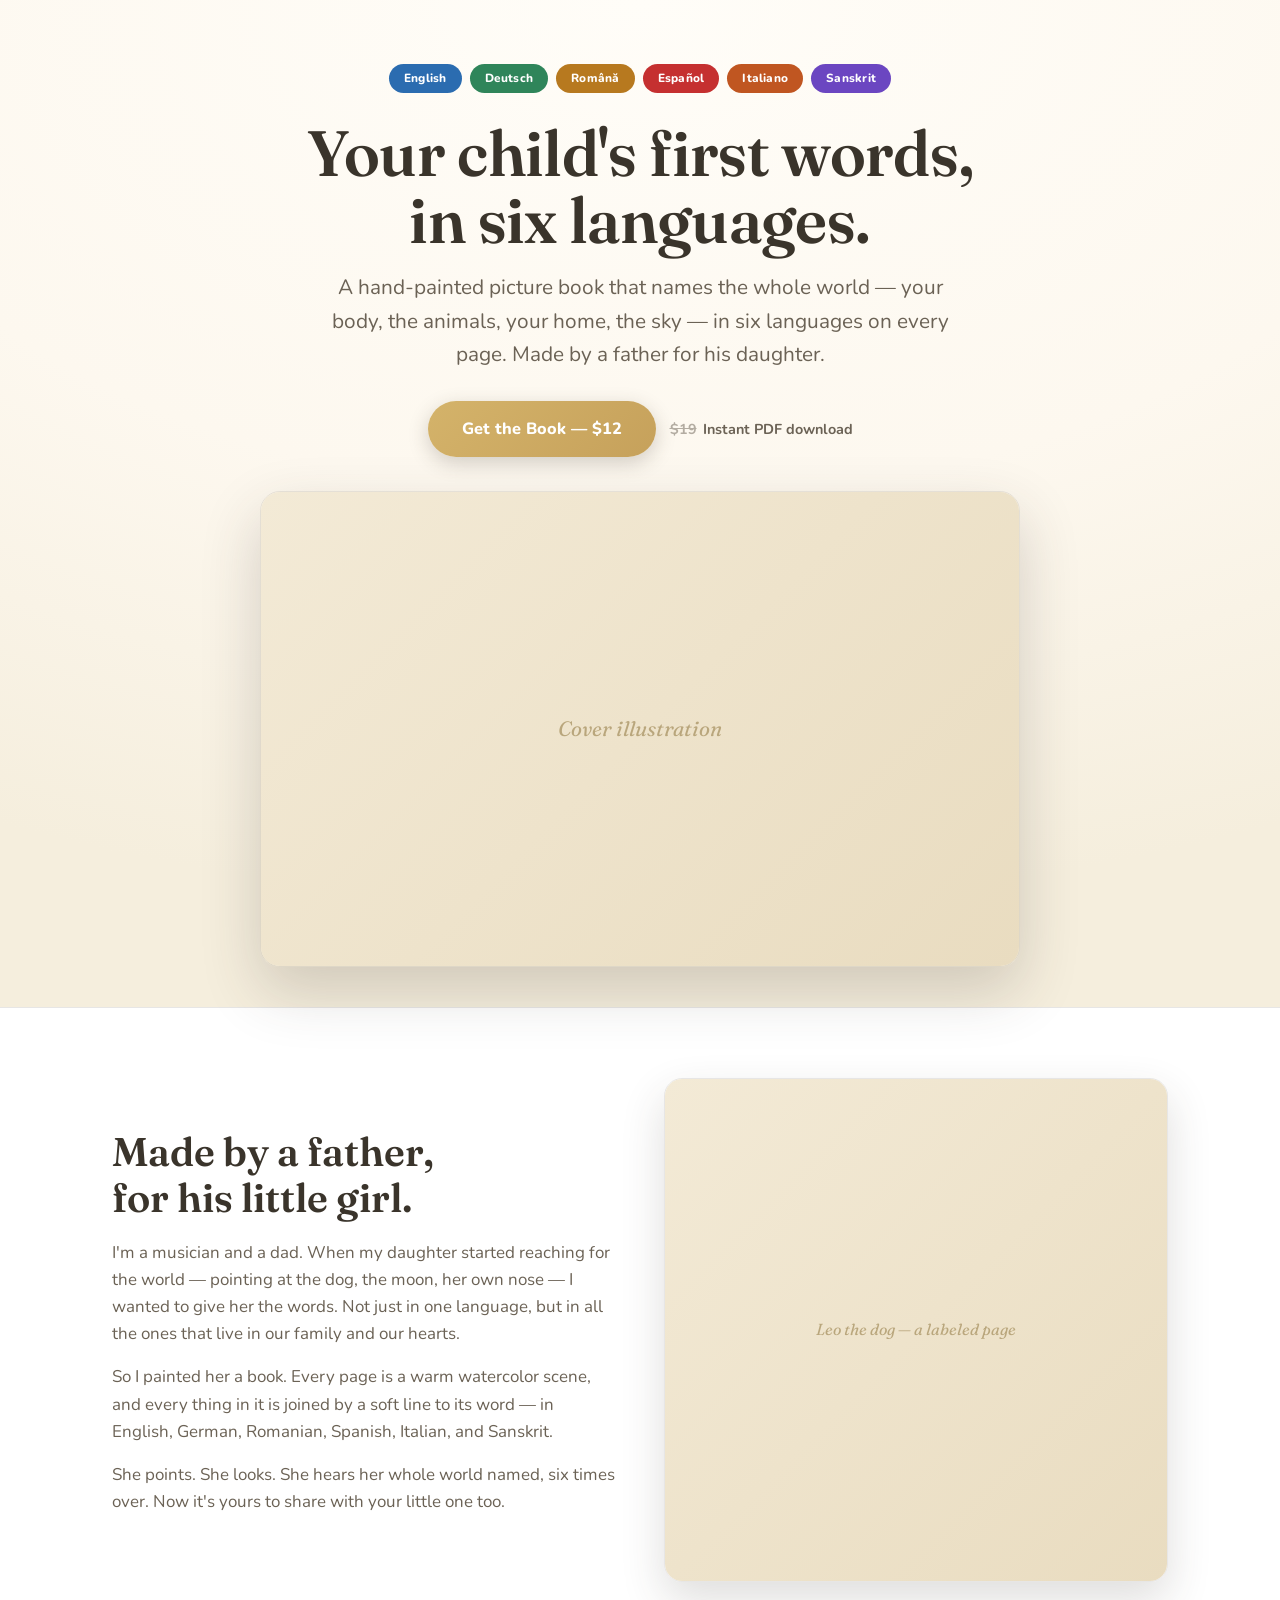
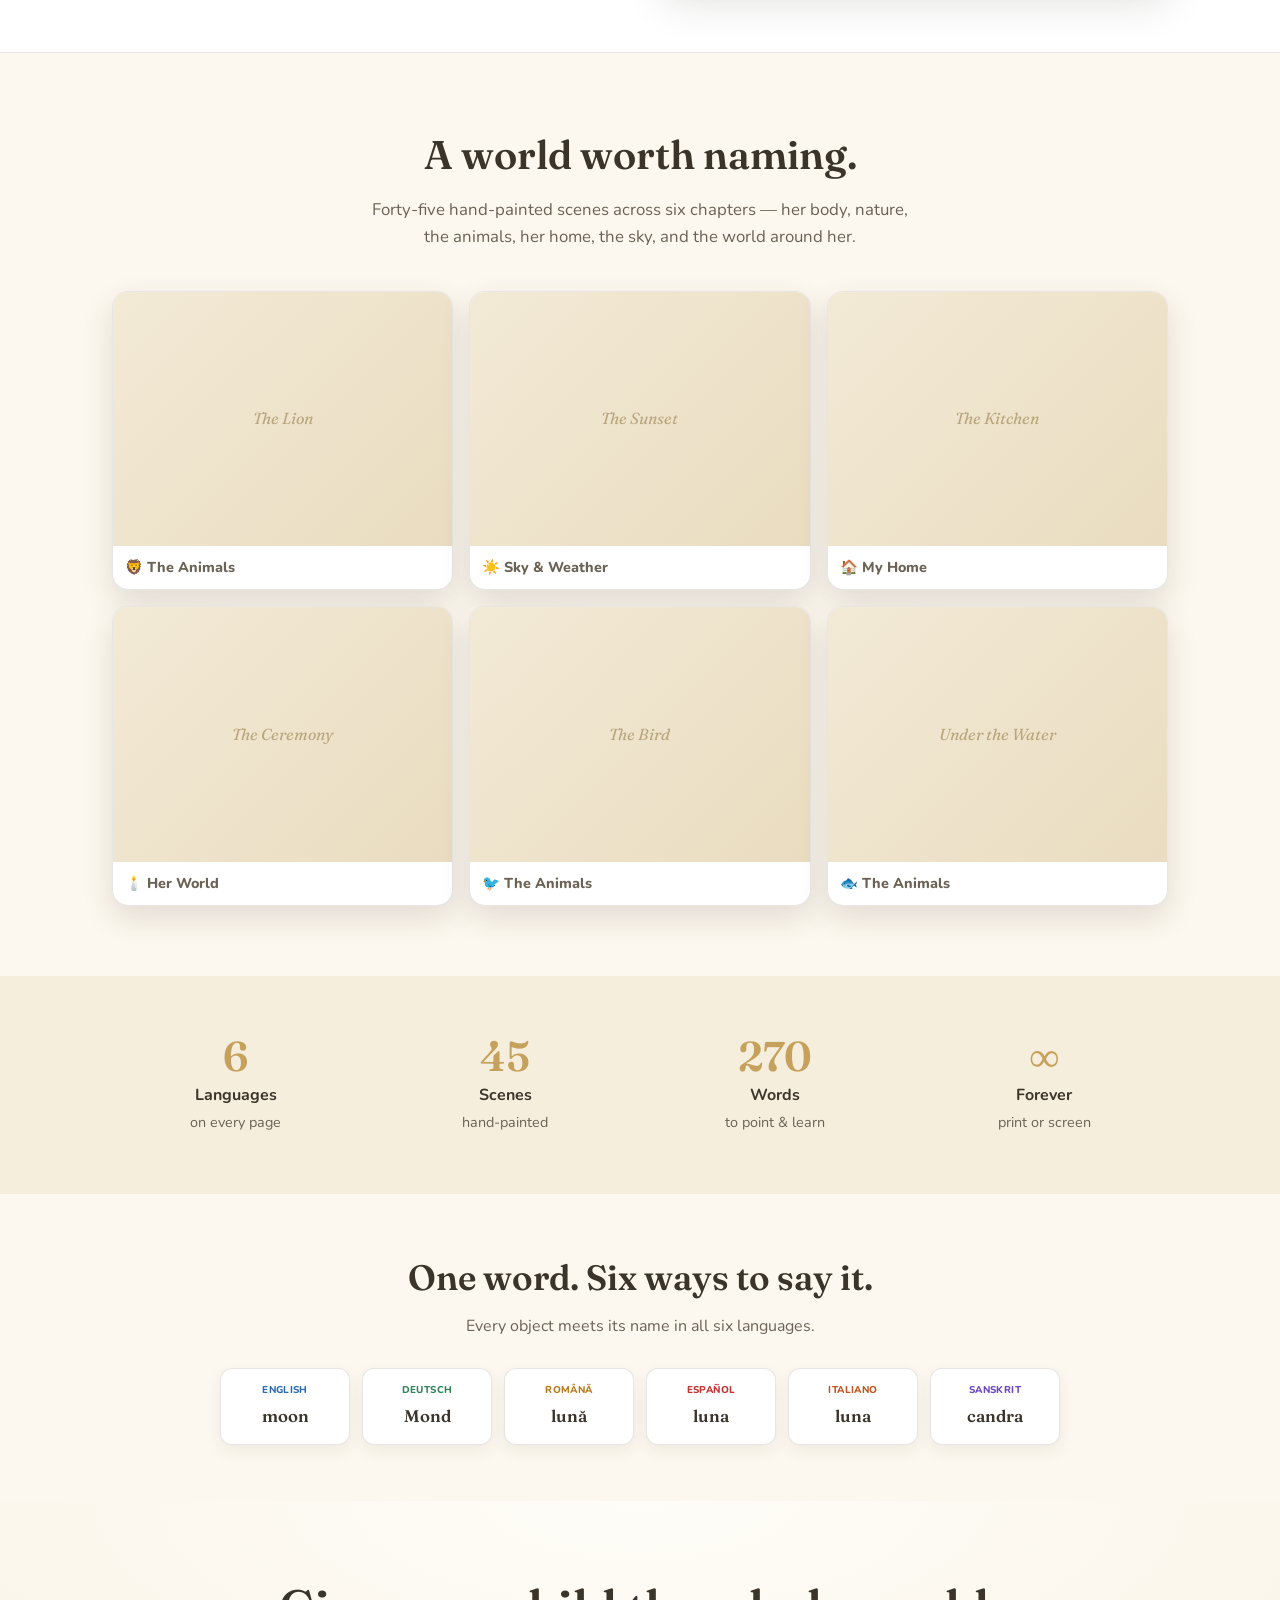
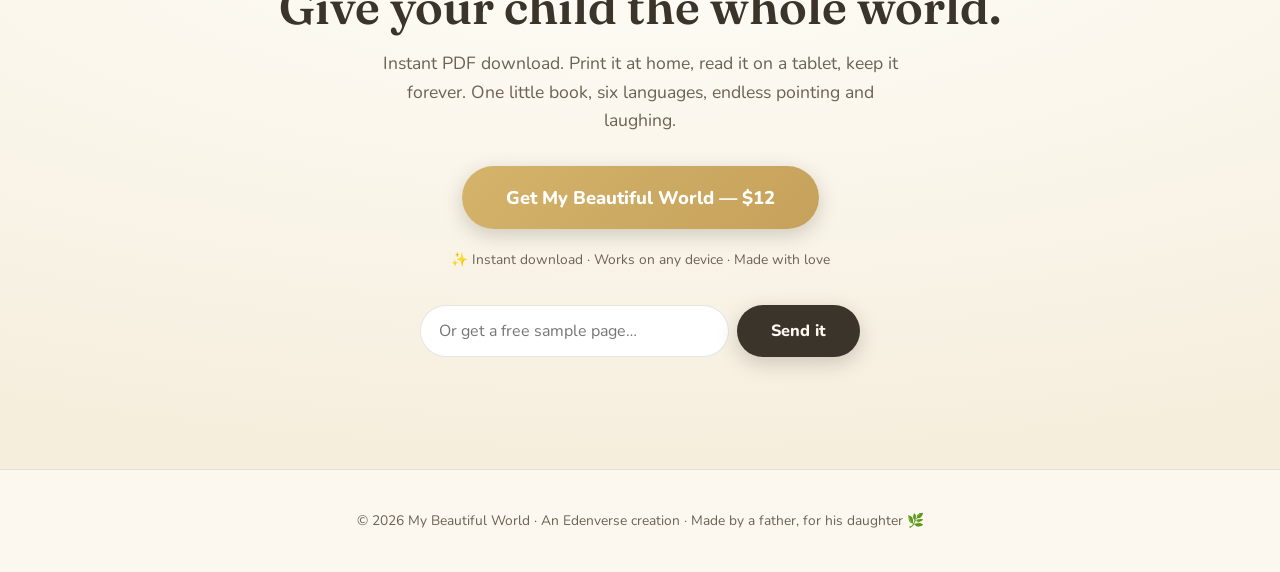
==== landing/index.html @ 38bc5944 "feat: landing page — hero, story, gallery, six-language strip, $12 CTA, email capture (deploy root =" ====
<!DOCTYPE html>
<html lang="en">
<head>
<meta charset="UTF-8">
<meta name="viewport" content="width=device-width, initial-scale=1.0">
<title>My Beautiful World — A First-Words Book in Six Languages</title>
<meta name="description" content="A hand-painted picture book that teaches your child their first words in six languages — English, German, Romanian, Spanish, Italian & Sanskrit. Made by a father for his daughter.">
<meta property="og:title" content="My Beautiful World — First Words in Six Languages">
<meta property="og:description" content="A hand-painted picture book teaching a child's first words in six languages. Made by a father for his daughter.">
<meta property="og:type" content="website">
<link rel="preconnect" href="https://fonts.googleapis.com">
<link rel="preconnect" href="https://fonts.gstatic.com" crossorigin>
<link href="https://fonts.googleapis.com/css2?family=Fraunces:ital,opsz,wght@0,9..144,400..700;1,9..144,400..600&family=Nunito:wght@400;600;700;800&display=swap" rel="stylesheet">
<style>
  :root{
    --cream:#FDF8EF; --cream2:#F5EEDD; --ink:#3A342B; --soft:#6B6255;
    --en:#2b6cb0; --de:#2f855a; --ro:#b7791f; --es:#c53030; --it:#c05621; --sa:#6b46c1;
    --gold:#C6A15B; --line:rgba(58,52,43,.12);
  }
  *{margin:0;padding:0;box-sizing:border-box}
  html{scroll-behavior:smooth}
  body{font-family:'Nunito',sans-serif;color:var(--ink);background:var(--cream);line-height:1.6;overflow-x:hidden}
  h1,h2,h3,.serif{font-family:'Fraunces',serif}
  .wrap{max-width:1100px;margin:0 auto;padding:0 22px}
  .btn{display:inline-block;background:var(--ink);color:var(--cream);padding:15px 34px;border-radius:999px;
    font-weight:800;font-size:1.02rem;text-decoration:none;transition:transform .2s,box-shadow .2s;
    box-shadow:0 6px 20px rgba(58,52,43,.22)}
  .btn:hover{transform:translateY(-2px);box-shadow:0 10px 28px rgba(58,52,43,.3)}
  .btn.gold{background:linear-gradient(135deg,#D4B36A,#C6A15B);color:#fff}

  /* HERO */
  .hero{position:relative;padding:64px 0 40px;text-align:center;
    background:radial-gradient(120% 90% at 50% 0%,#FFFDF8 0%,var(--cream) 55%,var(--cream2) 100%)}
  .langbar{display:flex;gap:8px;justify-content:center;flex-wrap:wrap;margin-bottom:26px}
  .pill{padding:5px 15px;border-radius:999px;font-size:.74rem;font-weight:800;color:#fff;letter-spacing:.02em}
  .p-en{background:var(--en)}.p-de{background:var(--de)}.p-ro{background:var(--ro)}
  .p-es{background:var(--es)}.p-it{background:var(--it)}.p-sa{background:var(--sa)}
  .hero h1{font-size:clamp(2.3rem,7vw,4rem);line-height:1.05;font-weight:600;letter-spacing:-.01em;margin-bottom:18px}
  .hero .sub{font-size:clamp(1.05rem,2.6vw,1.3rem);color:var(--soft);max-width:620px;margin:0 auto 30px}
  .hero-art{margin:34px auto 0;max-width:760px;border-radius:20px;overflow:hidden;
    box-shadow:0 24px 60px rgba(58,52,43,.2);border:1px solid var(--line)}
  .hero-art img{width:100%;display:block}
  .cta-row{display:flex;gap:14px;justify-content:center;align-items:center;flex-wrap:wrap;margin-top:8px}
  .price-note{font-size:.9rem;color:var(--soft);font-weight:700}
  .strike{text-decoration:line-through;opacity:.5;margin-right:6px}

  /* STORY */
  .story{padding:70px 0;background:#fff;border-top:1px solid var(--line);border-bottom:1px solid var(--line)}
  .story-grid{display:grid;grid-template-columns:1fr 1fr;gap:48px;align-items:center}
  .story h2{font-size:clamp(1.8rem,4vw,2.5rem);font-weight:600;margin-bottom:18px;line-height:1.15}
  .story p{color:var(--soft);font-size:1.06rem;margin-bottom:16px}
  .story .art{border-radius:18px;overflow:hidden;box-shadow:0 18px 44px rgba(58,52,43,.16);border:1px solid var(--line)}
  .story .art img{width:100%;display:block}

  /* GALLERY */
  .gallery{padding:70px 0;text-align:center}
  .gallery h2{font-size:clamp(1.8rem,4vw,2.5rem);font-weight:600;margin-bottom:10px}
  .gallery .lead{color:var(--soft);max-width:560px;margin:0 auto 40px;font-size:1.05rem}
  .grid{display:grid;grid-template-columns:repeat(3,1fr);gap:16px}
  .card{border-radius:16px;overflow:hidden;box-shadow:0 12px 30px rgba(58,52,43,.14);
    border:1px solid var(--line);background:#fff;transition:transform .25s}
  .card:hover{transform:translateY(-4px)}
  .card img{width:100%;display:block;aspect-ratio:4/3;object-fit:cover}
  .card .cap{padding:10px 12px;font-weight:800;font-size:.9rem;color:var(--soft);text-align:left}

  /* FEATURES */
  .feats{padding:60px 0;background:var(--cream2)}
  .feat-grid{display:grid;grid-template-columns:repeat(4,1fr);gap:22px;text-align:center}
  .feat .n{font-family:'Fraunces',serif;font-size:2.6rem;font-weight:600;color:var(--gold);line-height:1}
  .feat .l{font-weight:700;margin-top:6px;color:var(--ink)}
  .feat .d{font-size:.9rem;color:var(--soft);margin-top:2px}

  /* LANG STRIP */
  .langstrip{padding:56px 0;text-align:center}
  .langstrip h2{font-size:clamp(1.6rem,3.5vw,2.2rem);font-weight:600;margin-bottom:8px}
  .langstrip p{color:var(--soft);margin-bottom:28px}
  .words{display:grid;grid-template-columns:repeat(6,1fr);gap:12px;max-width:840px;margin:0 auto}
  .word{background:#fff;border:1px solid var(--line);border-radius:12px;padding:14px 8px;box-shadow:0 6px 16px rgba(58,52,43,.07)}
  .word .lng{font-size:.62rem;font-weight:800;text-transform:uppercase;letter-spacing:.04em;margin-bottom:4px}
  .word .w{font-family:'Fraunces',serif;font-size:1.05rem;font-weight:600}

  /* FINAL CTA */
  .final{padding:80px 0;text-align:center;
    background:radial-gradient(120% 100% at 50% 0%,#FFFDF8,var(--cream2))}
  .final h2{font-size:clamp(2rem,5vw,3rem);font-weight:600;margin-bottom:16px;line-height:1.1}
  .final p{color:var(--soft);font-size:1.1rem;max-width:520px;margin:0 auto 32px}
  .guarantee{margin-top:20px;font-size:.86rem;color:var(--soft)}

  /* EMAIL */
  .email-cap{max-width:440px;margin:34px auto 0;display:flex;gap:8px;flex-wrap:wrap;justify-content:center}
  .email-cap input{flex:1;min-width:200px;padding:14px 18px;border-radius:999px;border:1px solid var(--line);
    font-family:inherit;font-size:1rem;background:#fff}
  .email-cap button{border:none;cursor:pointer;font-family:inherit}

  footer{padding:40px 22px;text-align:center;color:var(--soft);font-size:.86rem;border-top:1px solid var(--line)}
  footer a{color:var(--soft)}

  @media(max-width:820px){
    .story-grid{grid-template-columns:1fr;gap:28px}
    .grid{grid-template-columns:repeat(2,1fr)}
    .feat-grid{grid-template-columns:repeat(2,1fr);gap:28px}
    .words{grid-template-columns:repeat(3,1fr)}
    .story .art.order-first{order:-1}
  }
  @media(max-width:480px){
    .grid{grid-template-columns:1fr 1fr}
    .words{grid-template-columns:repeat(2,1fr)}
  }
  /* placeholder art blocks until real images are added */
  .ph{background:linear-gradient(135deg,#F3EAD6,#E9DCC0);display:flex;align-items:center;justify-content:center;
    color:#B9A67C;font-family:'Fraunces',serif;font-style:italic;font-size:1rem;aspect-ratio:4/3}
  .hero-art .ph{aspect-ratio:16/10;font-size:1.3rem}
  .story .art .ph{aspect-ratio:1/1}
</style>
</head>
<body>

<!-- HERO -->
<header class="hero">
  <div class="wrap">
    <div class="langbar">
      <span class="pill p-en">English</span>
      <span class="pill p-de">Deutsch</span>
      <span class="pill p-ro">Română</span>
      <span class="pill p-es">Español</span>
      <span class="pill p-it">Italiano</span>
      <span class="pill p-sa">Sanskrit</span>
    </div>
    <h1>Your child's first words,<br>in six languages.</h1>
    <p class="sub">A hand-painted picture book that names the whole world — your body, the animals, your home, the sky — in six languages on every page. Made by a father for his daughter.</p>
    <div class="cta-row">
      <a href="#buy" class="btn gold">Get the Book — $12</a>
      <span class="price-note"><span class="strike">$19</span>Instant PDF download</span>
    </div>
    <div class="hero-art">
      <!-- Replace .ph with <img src="assets/cover.jpg" alt="My Beautiful World cover"> -->
      <div class="ph">Cover illustration</div>
    </div>
  </div>
</header>

<!-- STORY -->
<section class="story">
  <div class="wrap story-grid">
    <div>
      <h2>Made by a father,<br>for his little girl.</h2>
      <p>I'm a musician and a dad. When my daughter started reaching for the world — pointing at the dog, the moon, her own nose — I wanted to give her the words. Not just in one language, but in all the ones that live in our family and our hearts.</p>
      <p>So I painted her a book. Every page is a warm watercolor scene, and every thing in it is joined by a soft line to its word — in English, German, Romanian, Spanish, Italian, and Sanskrit.</p>
      <p>She points. She looks. She hears her whole world named, six times over. Now it's yours to share with your little one too.</p>
    </div>
    <div class="art order-first">
      <!-- Replace with <img src="assets/leo.jpg" alt="Leo the dog page"> -->
      <div class="ph">Leo the dog — a labeled page</div>
    </div>
  </div>
</section>

<!-- GALLERY -->
<section class="gallery">
  <div class="wrap">
    <h2>A world worth naming.</h2>
    <p class="lead">Forty-five hand-painted scenes across six chapters — her body, nature, the animals, her home, the sky, and the world around her.</p>
    <div class="grid">
      <div class="card"><div class="ph">The Lion</div><div class="cap">🦁 The Animals</div></div>
      <div class="card"><div class="ph">The Sunset</div><div class="cap">☀️ Sky &amp; Weather</div></div>
      <div class="card"><div class="ph">The Kitchen</div><div class="cap">🏠 My Home</div></div>
      <div class="card"><div class="ph">The Ceremony</div><div class="cap">🕯️ Her World</div></div>
      <div class="card"><div class="ph">The Bird</div><div class="cap">🐦 The Animals</div></div>
      <div class="card"><div class="ph">Under the Water</div><div class="cap">🐟 The Animals</div></div>
    </div>
  </div>
</section>

<!-- FEATURES -->
<section class="feats">
  <div class="wrap feat-grid">
    <div class="feat"><div class="n">6</div><div class="l">Languages</div><div class="d">on every page</div></div>
    <div class="feat"><div class="n">45</div><div class="l">Scenes</div><div class="d">hand-painted</div></div>
    <div class="feat"><div class="n">270</div><div class="l">Words</div><div class="d">to point &amp; learn</div></div>
    <div class="feat"><div class="n">∞</div><div class="l">Forever</div><div class="d">print or screen</div></div>
  </div>
</section>

<!-- LANG STRIP -->
<section class="langstrip">
  <div class="wrap">
    <h2>One word. Six ways to say it.</h2>
    <p>Every object meets its name in all six languages.</p>
    <div class="words">
      <div class="word"><div class="lng" style="color:var(--en)">English</div><div class="w">moon</div></div>
      <div class="word"><div class="lng" style="color:var(--de)">Deutsch</div><div class="w">Mond</div></div>
      <div class="word"><div class="lng" style="color:var(--ro)">Română</div><div class="w">lună</div></div>
      <div class="word"><div class="lng" style="color:var(--es)">Español</div><div class="w">luna</div></div>
      <div class="word"><div class="lng" style="color:var(--it)">Italiano</div><div class="w">luna</div></div>
      <div class="word"><div class="lng" style="color:var(--sa)">Sanskrit</div><div class="w">candra</div></div>
    </div>
  </div>
</section>

<!-- FINAL CTA -->
<section class="final" id="buy">
  <div class="wrap">
    <h2>Give your child the whole world.</h2>
    <p>Instant PDF download. Print it at home, read it on a tablet, keep it forever. One little book, six languages, endless pointing and laughing.</p>
    <a href="#" class="btn gold" id="buyBtn" style="font-size:1.15rem;padding:17px 44px">Get My Beautiful World — $12</a>
    <div class="guarantee">✨ Instant download · Works on any device · Made with love</div>

    <div class="email-cap">
      <input type="email" id="email" placeholder="Or get a free sample page…" aria-label="email">
      <button class="btn" id="sampleBtn">Send it</button>
    </div>
    <div id="emailMsg" style="margin-top:12px;font-size:.85rem;color:var(--de);font-weight:700;min-height:20px"></div>
  </div>
</section>

<footer>
  <p>© 2026 My Beautiful World · An Edenverse creation · Made by a father, for his daughter 🌿</p>
</footer>

<script>
  // Gumroad link — replace GUMROAD_URL when the product is live
  var GUMROAD_URL = "#";
  document.getElementById('buyBtn').addEventListener('click', function(e){
    if(GUMROAD_URL === "#"){ e.preventDefault(); alert("The book goes live very soon — leave your email below for the launch."); }
    else { window.location.href = GUMROAD_URL; }
  });
  document.querySelectorAll('a[href="#buy"]').forEach(function(a){
    a.addEventListener('click',function(e){e.preventDefault();document.getElementById('buy').scrollIntoView();});
  });
  // Simple email capture (front-end only for now; wire to Zapier/Gumroad later)
  document.getElementById('sampleBtn').addEventListener('click', function(){
    var em = document.getElementById('email').value.trim();
    var msg = document.getElementById('emailMsg');
    if(em && em.indexOf('@')>0){ msg.textContent = "Thank you! Your sample page is on its way. 🌿"; document.getElementById('email').value=""; }
    else { msg.style.color="#c53030"; msg.textContent="Please enter a valid email."; }
  });
</script>
</body>
</html>
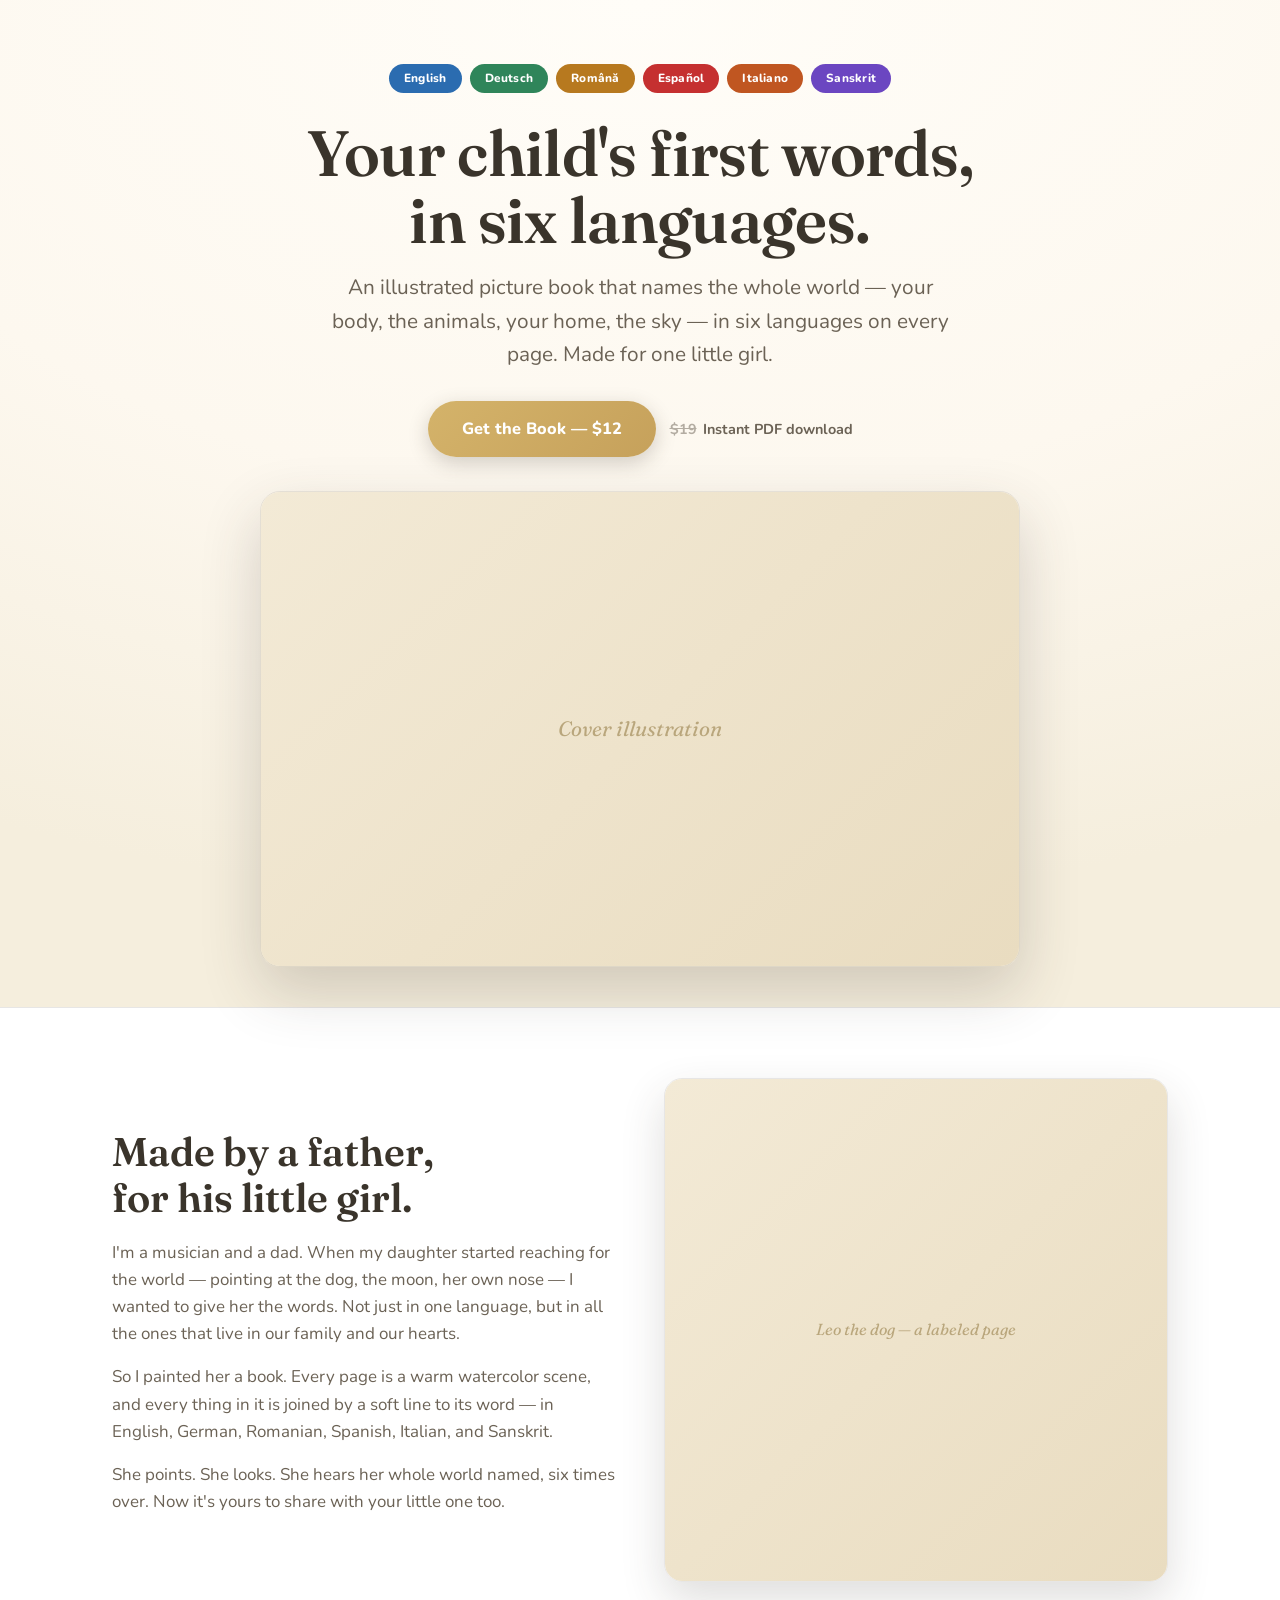
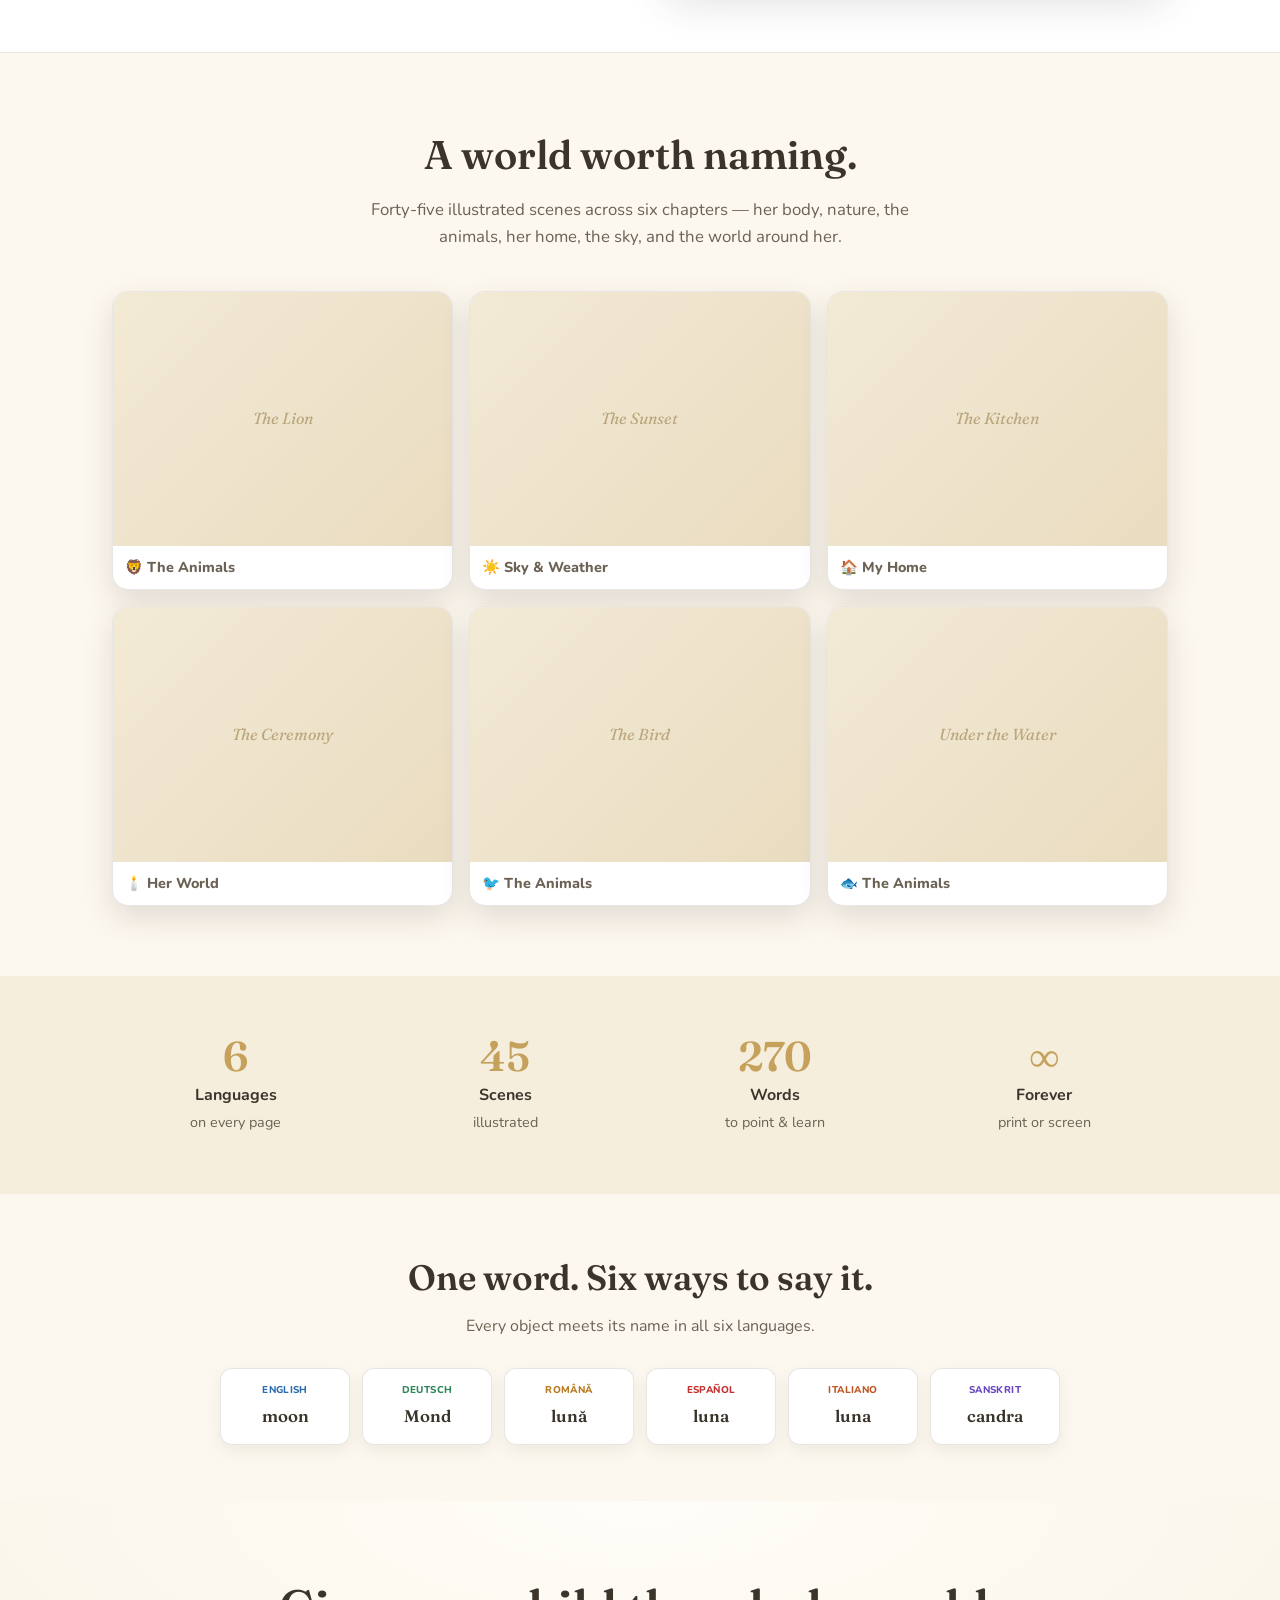
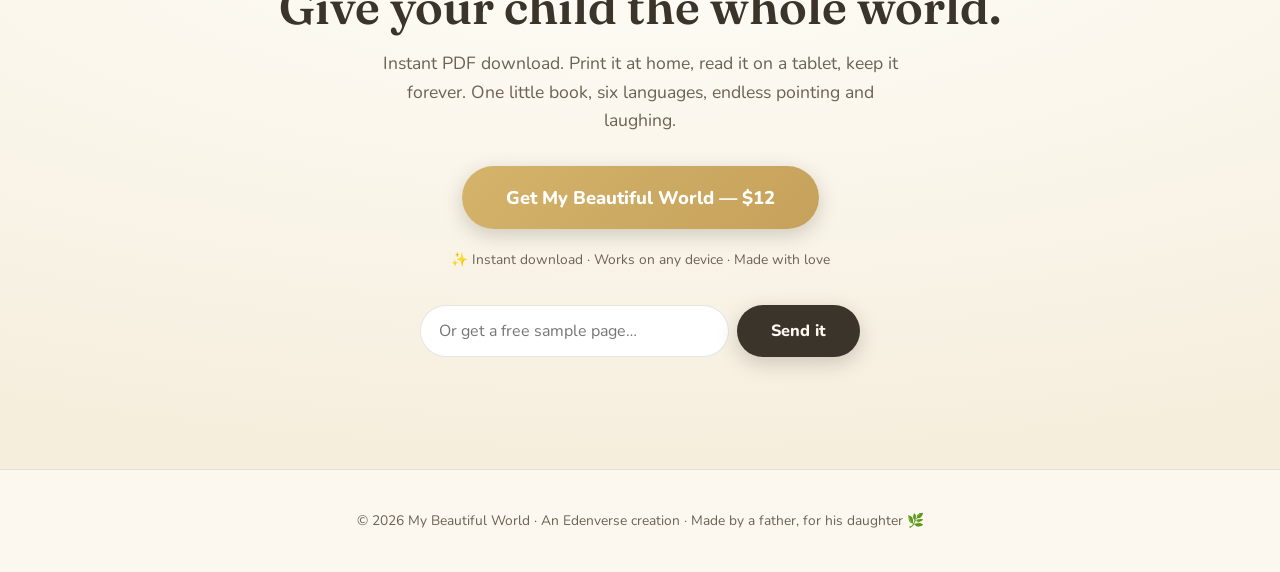
==== commit d659a3b9: "Add Pinterest domain verification tag for Eden Education - index.html: p:domain_verify meta so libra" ====
--- a/landing/index.html
+++ b/landing/index.html
@@ -4,9 +4,9 @@
 <meta charset="UTF-8">
 <meta name="viewport" content="width=device-width, initial-scale=1.0">
 <title>My Beautiful World — A First-Words Book in Six Languages</title>
-<meta name="description" content="A hand-painted picture book that teaches your child their first words in six languages — English, German, Romanian, Spanish, Italian & Sanskrit. Made by a father for his daughter.">
+<meta name="description" content="An illustrated picture book that teaches your child their first words in six languages — English, German, Romanian, Spanish, Italian & Sanskrit. Made for one little girl.">
 <meta property="og:title" content="My Beautiful World — First Words in Six Languages">
-<meta property="og:description" content="A hand-painted picture book teaching a child's first words in six languages. Made by a father for his daughter.">
+<meta property="og:description" content="An illustrated picture book teaching a child's first words in six languages. Made for one little girl.">
 <meta property="og:type" content="website">
 <link rel="preconnect" href="https://fonts.googleapis.com">
 <link rel="preconnect" href="https://fonts.gstatic.com" crossorigin>
@@ -127,7 +127,7 @@
       <span class="pill p-sa">Sanskrit</span>
     </div>
     <h1>Your child's first words,<br>in six languages.</h1>
-    <p class="sub">A hand-painted picture book that names the whole world — your body, the animals, your home, the sky — in six languages on every page. Made by a father for his daughter.</p>
+    <p class="sub">An illustrated picture book that names the whole world — your body, the animals, your home, the sky — in six languages on every page. Made for one little girl.</p>
     <div class="cta-row">
       <a href="#buy" class="btn gold">Get the Book — $12</a>
       <span class="price-note"><span class="strike">$19</span>Instant PDF download</span>
@@ -159,7 +159,7 @@
 <section class="gallery">
   <div class="wrap">
     <h2>A world worth naming.</h2>
-    <p class="lead">Forty-five hand-painted scenes across six chapters — her body, nature, the animals, her home, the sky, and the world around her.</p>
+    <p class="lead">Forty-five illustrated scenes across six chapters — her body, nature, the animals, her home, the sky, and the world around her.</p>
     <div class="grid">
       <div class="card"><div class="ph">The Lion</div><div class="cap">🦁 The Animals</div></div>
       <div class="card"><div class="ph">The Sunset</div><div class="cap">☀️ Sky &amp; Weather</div></div>
@@ -175,7 +175,7 @@
 <section class="feats">
   <div class="wrap feat-grid">
     <div class="feat"><div class="n">6</div><div class="l">Languages</div><div class="d">on every page</div></div>
-    <div class="feat"><div class="n">45</div><div class="l">Scenes</div><div class="d">hand-painted</div></div>
+    <div class="feat"><div class="n">45</div><div class="l">Scenes</div><div class="d">illustrated</div></div>
     <div class="feat"><div class="n">270</div><div class="l">Words</div><div class="d">to point &amp; learn</div></div>
     <div class="feat"><div class="n">∞</div><div class="l">Forever</div><div class="d">print or screen</div></div>
   </div>
